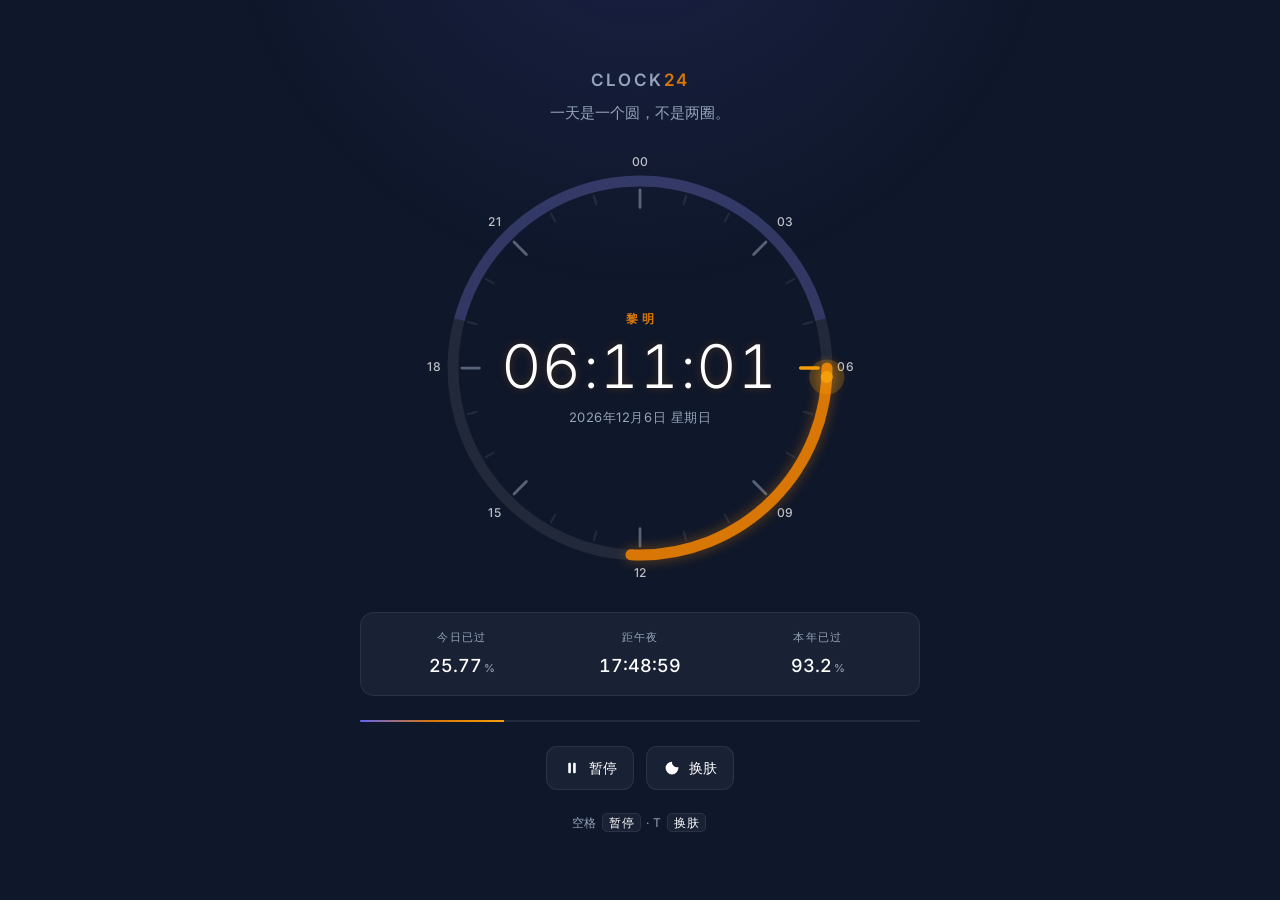
==== index.html @ a5e77546 "feat: Clock24 v1.0 — 一天是一个圆 把 24 小时摊平成一个完整圆环的时钟。0 时在正上方，顺时针转满一圈 就是一天，不再有 12 小时制的自我重复。  - 24 格刻度，每 3 " ====
<!doctype html>
<html lang="zh-CN" data-theme="dark">
<head>
<meta charset="utf-8">
<meta name="viewport" content="width=device-width, initial-scale=1">
<title>Clock24 · 一天是一个圆</title>
<meta name="description" content="把一天画成一个圆环的 24 小时时钟：实时走针、昼夜弧、日进度与午夜倒计时。">
<meta name="color-scheme" content="dark light">
<meta name="theme-color" content="#0F172A">
<link rel="icon" href="data:image/svg+xml,<svg xmlns='http://www.w3.org/2000/svg' viewBox='0 0 32 32'><circle cx='16' cy='16' r='13' fill='none' stroke='%23D97706' stroke-width='3' stroke-dasharray='58 24' stroke-linecap='round'/><circle cx='16' cy='6' r='3' fill='%23F59E0B'/></svg>">
<link rel="preconnect" href="https://fonts.googleapis.com">
<link rel="preconnect" href="https://fonts.gstatic.com" crossorigin>
<link href="https://fonts.googleapis.com/css2?family=Inter:wght@300;400;500;600;700&display=swap" rel="stylesheet">
<link rel="stylesheet" href="styles.css">
</head>
<body>
  <main class="stage">

    <header class="masthead">
      <h1 class="wordmark">Clock<span>24</span></h1>
      <p class="tagline">一天是一个圆，不是两圈。</p>
    </header>

    <section class="clock" aria-labelledby="dialTitle">
      <svg class="dial" viewBox="0 0 400 400" role="img" aria-labelledby="dialTitle dialDesc">
        <title id="dialTitle">24 小时环</title>
        <desc id="dialDesc">外圈 24 格刻度代表 0 到 23 时；弧线表示今天已经流逝的部分，光点表示此刻的位置。</desc>
        <g id="dial-static"></g>
        <g id="dial-night"></g>
        <circle class="dial-track" cx="200" cy="200" r="170"></circle>
        <circle class="dial-progress" id="progressArc" cx="200" cy="200" r="170"></circle>
        <g id="dial-marker" class="dial-marker">
          <circle class="marker-halo" r="16" cx="200" cy="30"></circle>
          <circle class="marker-core" r="5.5" cx="200" cy="30"></circle>
        </g>
      </svg>

      <div class="readout">
        <p class="phase" id="phase">清晨</p>
        <time class="digital" id="digital" datetime="00:00:00" aria-live="off">00:00:00</time>
        <p class="dateline" id="dateline">—</p>
      </div>
    </section>

    <section class="stats" aria-label="今日进度">
      <div class="stat">
        <span class="stat-label">今日已过</span>
        <span class="stat-value" id="pct">0.00<small>%</small></span>
      </div>
      <div class="stat">
        <span class="stat-label">距午夜</span>
        <span class="stat-value" id="countdown">--:--:--</span>
      </div>
      <div class="stat">
        <span class="stat-label">本年已过</span>
        <span class="stat-value" id="yearpct">0.0<small>%</small></span>
      </div>
    </section>

    <div class="rail" aria-hidden="true"><span id="railFill"></span></div>

    <div class="controls">
      <button type="button" id="btnPause" class="btn" aria-pressed="false">
        <svg viewBox="0 0 24 24" aria-hidden="true" focusable="false"><rect x="7" y="5" width="3.5" height="14" rx="1.2"/><rect x="13.5" y="5" width="3.5" height="14" rx="1.2"/></svg>
        <span id="pauseLabel">暂停</span>
      </button>
      <button type="button" id="btnTheme" class="btn" aria-pressed="false">
        <svg viewBox="0 0 24 24" aria-hidden="true" focusable="false"><path d="M12 3.5a8.5 8.5 0 1 0 8.5 8.5c0-.4-.03-.8-.09-1.19A6.6 6.6 0 0 1 12 3.6c-.05-.03-1 0 0-.1Z"/></svg>
        <span>换肤</span>
      </button>
    </div>

    <p class="hint">空格 <kbd>暂停</kbd> · T <kbd>换肤</kbd></p>

    <noscript><p class="hint">这个页面靠 JavaScript 走针，请打开它。</p></noscript>
  </main>

  <script src="app.js"></script>
</body>
</html>
---- styles.css ----
/* Clock24 — v1.0
   一天是一个圆。深色为默认，光源来自时间本身。 */

:root {
  --c-primary: #D97706;
  --c-secondary: #F59E0B;
  --c-accent: #6366F1;
  --c-bg: #0F172A;
  --c-fg: #FFFFFF;
  --c-card: #192134;
  --c-muted: #94A3B8;
  --c-border: rgba(255, 255, 255, 0.08);
  --c-ring: #D97706;

  --glow: 0 0 10px;
  --ease: cubic-bezier(0.22, 0.61, 0.36, 1);
  --t-fast: 150ms;
  --t-mid: 260ms;

  --space-2: 8px;
  --space-3: 12px;
  --space-4: 16px;
  --space-5: 24px;
  --space-6: 32px;
  --space-7: 48px;

  --day-tint: 0; /* 0–1，由 JS 按小时推进，控制整页色温 */
}

html[data-theme="light"] {
  --c-bg: #F6F4F0;
  --c-fg: #131822;
  --c-card: #FFFFFF;
  --c-muted: #5B6472;
  --c-border: rgba(15, 23, 42, 0.10);
  --c-primary: #B45309;
  --c-secondary: #D97706;
  --c-ring: #B45309;
  --glow: 0 0 0;
}

* { box-sizing: border-box; }

html, body { height: 100%; }

body {
  margin: 0;
  padding: var(--space-6) var(--space-4);
  display: grid;
  place-items: center;
  background: var(--c-bg);
  color: var(--c-fg);
  font-family: Inter, system-ui, -apple-system, "Segoe UI", "PingFang SC", "Microsoft YaHei", sans-serif;
  font-size: 16px;
  line-height: 1.5;
  -webkit-font-smoothing: antialiased;
  overflow-x: hidden;
  transition: background var(--t-mid) var(--ease), color var(--t-mid) var(--ease);
}

/* 时间自己带来的环境光：越靠近正午越暖，深夜几乎无光 */
body::before {
  content: "";
  position: fixed;
  inset: 0;
  pointer-events: none;
  z-index: 0;
  background:
    radial-gradient(60vmax 60vmax at 50% 115%, rgba(217, 119, 6, calc(0.16 * var(--day-tint))), transparent 70%),
    radial-gradient(46vmax 46vmax at 50% -15%, rgba(99, 102, 241, calc(0.14 * (1 - var(--day-tint)))), transparent 72%);
  transition: background 1s linear;
}

.stage {
  position: relative;
  z-index: 1;
  width: min(560px, 100%);
  display: flex;
  flex-direction: column;
  align-items: center;
  gap: var(--space-5);
}

/* ---------- 报头 ---------- */
.masthead { text-align: center; }

.wordmark {
  margin: 0;
  font-size: 1.0625rem;
  font-weight: 600;
  letter-spacing: 0.14em;
  text-transform: uppercase;
  color: var(--c-muted);
}

.wordmark span { color: var(--c-primary); }

.tagline {
  margin: var(--space-2) 0 0;
  font-size: 0.9375rem;
  color: var(--c-muted);
}

/* ---------- 表盘 ---------- */
.clock {
  position: relative;
  width: min(400px, 82vw);
  aspect-ratio: 1;
  display: grid;
  place-items: center;
}

.dial {
  position: absolute;
  inset: 0;
  width: 100%;
  height: 100%;
  overflow: visible;
}

.dial-track {
  fill: none;
  stroke: var(--c-border);
  stroke-width: 10;
}

.dial-progress {
  fill: none;
  stroke: var(--c-primary);
  stroke-width: 10;
  stroke-linecap: round;
  filter: drop-shadow(0 0 6px rgba(217, 119, 6, 0.45));
  transform-box: fill-box;
  transform-origin: center;
  transition: stroke var(--t-mid) var(--ease);
}

/* 昼夜分界：0–5 时与 19–24 时的弧比白天暗一档 */
.night-arc {
  fill: none;
  stroke: rgba(99, 102, 241, 0.22);
  stroke-width: 10;
  stroke-linecap: butt;
}

.tick {
  stroke: var(--c-border);
  stroke-width: 2;
  stroke-linecap: round;
  transition: stroke var(--t-mid) var(--ease);
}

.tick.is-quarter { stroke: rgba(148, 163, 184, 0.55); stroke-width: 2.5; }

.tick.is-now { stroke: var(--c-secondary); stroke-width: 3; }

.tick-label {
  fill: var(--c-muted);
  font-size: 11px;
  font-weight: 500;
  letter-spacing: 0.04em;
  text-anchor: middle;
  dominant-baseline: middle;
}

.tick-label.is-quarter { fill: var(--c-fg); opacity: 0.72; }

.marker-halo {
  fill: var(--c-secondary);
  opacity: 0.22;
}

.marker-core {
  fill: var(--c-secondary);
  filter: drop-shadow(0 0 8px rgba(245, 158, 11, 0.85));
}

/* ---------- 盘心读数 ---------- */
.readout {
  position: relative;
  text-align: center;
  padding: 0 var(--space-4);
}

.phase {
  margin: 0 0 var(--space-2);
  font-size: 0.75rem;
  font-weight: 600;
  letter-spacing: 0.3em;
  text-indent: 0.3em;
  text-transform: uppercase;
  color: var(--c-primary);
}

.digital {
  display: block;
  font-size: clamp(2.5rem, 12vw, 3.75rem);
  font-weight: 300;
  line-height: 1;
  letter-spacing: 0.02em;
  font-variant-numeric: tabular-nums;
  font-feature-settings: "tnum" 1;
  text-shadow: var(--glow) rgba(217, 119, 6, 0.28);
}

.dateline {
  margin: var(--space-3) 0 0;
  font-size: 0.8125rem;
  color: var(--c-muted);
  letter-spacing: 0.04em;
}

/* ---------- 数据条 ---------- */
.stats {
  width: 100%;
  display: grid;
  grid-template-columns: repeat(3, 1fr);
  gap: var(--space-2);
  padding: var(--space-4);
  background: var(--c-card);
  border: 1px solid var(--c-border);
  border-radius: 14px;
  transition: background var(--t-mid) var(--ease), border-color var(--t-mid) var(--ease);
}

.stat { display: flex; flex-direction: column; gap: 6px; text-align: center; }

.stat-label {
  font-size: 0.6875rem;
  letter-spacing: 0.12em;
  color: var(--c-muted);
  text-transform: uppercase;
}

.stat-value {
  font-size: 1.125rem;
  font-weight: 500;
  font-variant-numeric: tabular-nums;
  font-feature-settings: "tnum" 1;
  color: var(--c-fg);
}

.stat-value small { font-size: 0.6875rem; color: var(--c-muted); margin-left: 2px; }

/* 一条细轨，替代粗进度条 */
.rail {
  width: 100%;
  height: 2px;
  background: var(--c-border);
  border-radius: 2px;
  overflow: hidden;
}

.rail span {
  display: block;
  height: 100%;
  width: 0%;
  background: linear-gradient(90deg, var(--c-accent), var(--c-primary), var(--c-secondary));
  transition: width 1s linear;
}

/* ---------- 控制 ---------- */
.controls { display: flex; gap: var(--space-3); }

.btn {
  display: inline-flex;
  align-items: center;
  gap: var(--space-2);
  min-height: 44px;
  min-width: 44px;
  padding: 0 var(--space-4);
  font: inherit;
  font-size: 0.875rem;
  font-weight: 500;
  color: var(--c-fg);
  background: var(--c-card);
  border: 1px solid var(--c-border);
  border-radius: 11px;
  cursor: pointer;
  transition: background var(--t-fast) var(--ease), border-color var(--t-fast) var(--ease),
              transform var(--t-fast) var(--ease), color var(--t-fast) var(--ease);
}

.btn svg { width: 18px; height: 18px; fill: currentColor; flex: none; }

.btn:hover { border-color: var(--c-primary); color: var(--c-primary); }

.btn:active { transform: translateY(1px); }

.btn:focus-visible {
  outline: 2px solid var(--c-ring);
  outline-offset: 2px;
}

.btn[aria-pressed="true"] {
  border-color: var(--c-primary);
  color: var(--c-primary);
}

.hint {
  margin: 0;
  font-size: 0.75rem;
  color: var(--c-muted);
  letter-spacing: 0.04em;
}

kbd {
  font: inherit;
  padding: 1px 6px;
  margin: 0 2px;
  border: 1px solid var(--c-border);
  border-radius: 5px;
  background: var(--c-card);
  color: var(--c-fg);
}

/* ---------- 响应式 ---------- */
@media (max-width: 480px) {
  body { padding: var(--space-5) var(--space-3); }
  .stats { grid-template-columns: 1fr; gap: var(--space-3); }
  .stat { flex-direction: row; justify-content: space-between; align-items: baseline; }
  .tick-label { font-size: 10px; }
}

@media (min-width: 1024px) {
  .clock { width: min(440px, 60vh); }
}

/* ---------- 动效克制 ---------- */
@media (prefers-reduced-motion: reduce) {
  *, *::before, *::after {
    transition-duration: 0.01ms !important;
    animation-duration: 0.01ms !important;
  }
}
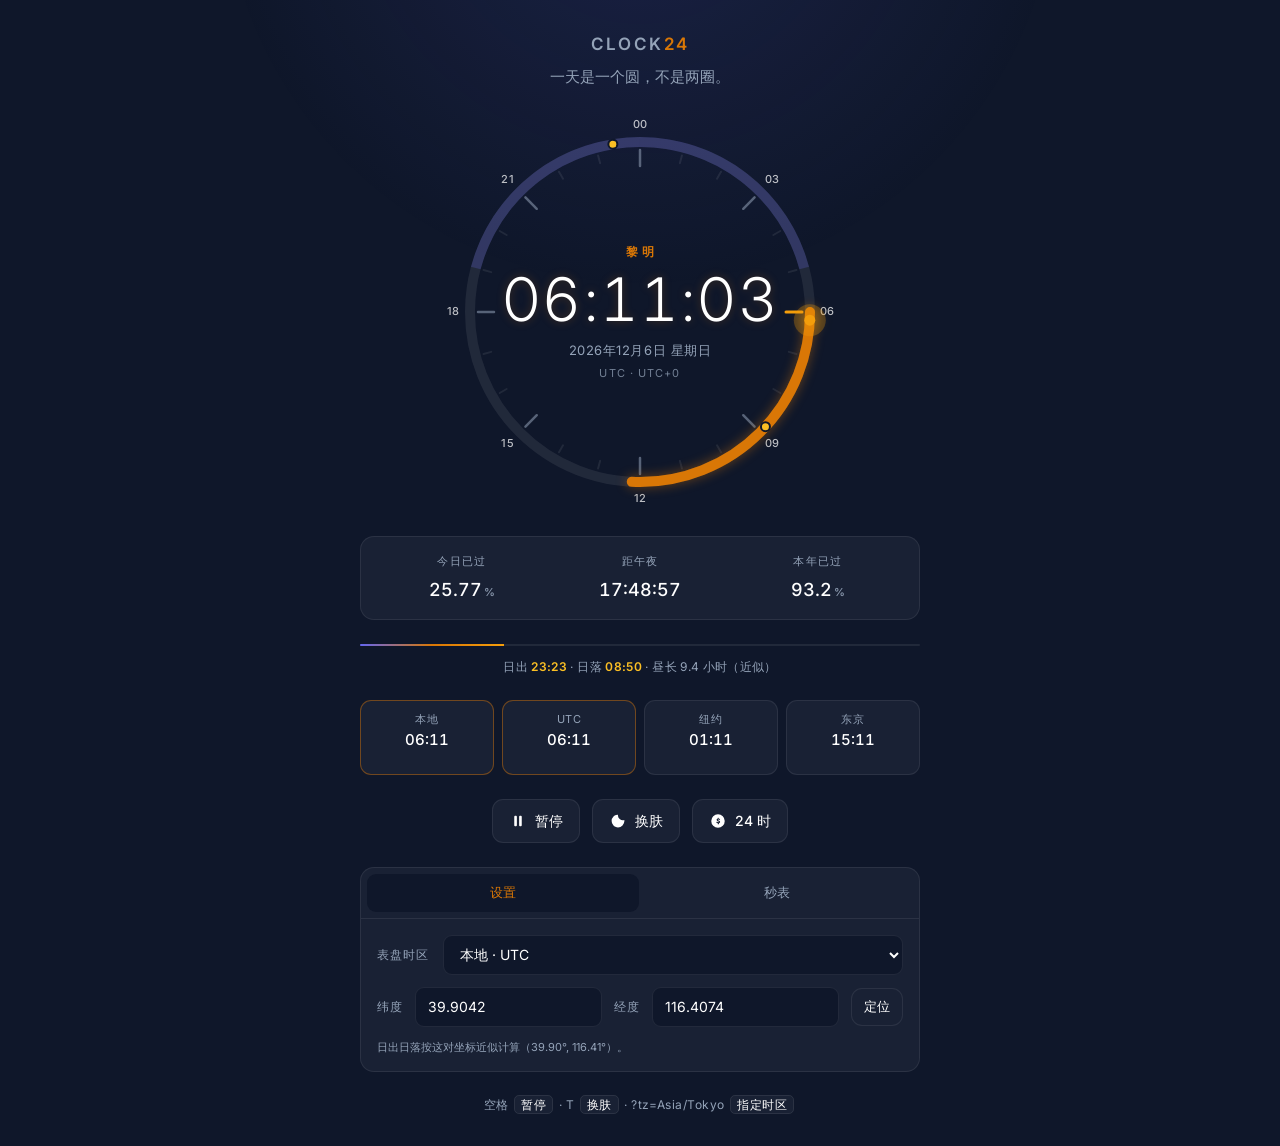
==== commit fe7f3a88: "feat: v2.0 — 时区、12/24 制、日出日落刻度与秒表 表盘从「只能看本地时间」变成「看哪座城市都行」，并补上了刻度之外的第二层信息。  新增 - 任意时区做表盘时区：内置十城，偏移按当天" ====
--- a/index.html
+++ b/index.html
@@ -4,7 +4,7 @@
 <meta charset="utf-8">
 <meta name="viewport" content="width=device-width, initial-scale=1">
 <title>Clock24 · 一天是一个圆</title>
-<meta name="description" content="把一天画成一个圆环的 24 小时时钟：实时走针、昼夜弧、日进度与午夜倒计时。">
+<meta name="description" content="把一天画成一个圆环的 24 小时时钟：实时走针、昼夜弧、日进度、多时区对照与秒表。">
 <meta name="color-scheme" content="dark light">
 <meta name="theme-color" content="#0F172A">
 <link rel="icon" href="data:image/svg+xml,<svg xmlns='http://www.w3.org/2000/svg' viewBox='0 0 32 32'><circle cx='16' cy='16' r='13' fill='none' stroke='%23D97706' stroke-width='3' stroke-dasharray='58 24' stroke-linecap='round'/><circle cx='16' cy='6' r='3' fill='%23F59E0B'/></svg>">
@@ -24,11 +24,12 @@
     <section class="clock" aria-labelledby="dialTitle">
       <svg class="dial" viewBox="0 0 400 400" role="img" aria-labelledby="dialTitle dialDesc">
         <title id="dialTitle">24 小时环</title>
-        <desc id="dialDesc">外圈 24 格刻度代表 0 到 23 时；弧线表示今天已经流逝的部分，光点表示此刻的位置。</desc>
+        <desc id="dialDesc">外圈 24 格刻度代表 0 到 23 时；弧线表示今天已经流逝的部分，光点表示此刻的位置，两侧的三角是日出与日落。</desc>
         <g id="dial-static"></g>
         <g id="dial-night"></g>
         <circle class="dial-track" cx="200" cy="200" r="170"></circle>
         <circle class="dial-progress" id="progressArc" cx="200" cy="200" r="170"></circle>
+        <g id="dial-solar"></g>
         <g id="dial-marker" class="dial-marker">
           <circle class="marker-halo" r="16" cx="200" cy="30"></circle>
           <circle class="marker-core" r="5.5" cx="200" cy="30"></circle>
@@ -37,8 +38,12 @@
 
       <div class="readout">
         <p class="phase" id="phase">清晨</p>
-        <time class="digital" id="digital" datetime="00:00:00" aria-live="off">00:00:00</time>
+        <p class="digital-line">
+          <time class="digital" id="digital" datetime="00:00:00" aria-live="off">00:00:00</time>
+          <span class="meridiem" id="meridiem" hidden>AM</span>
+        </p>
         <p class="dateline" id="dateline">—</p>
+        <p class="tzline" id="tzline">—</p>
       </div>
     </section>
 
@@ -59,6 +64,12 @@
 
     <div class="rail" aria-hidden="true"><span id="railFill"></span></div>
 
+    <p class="solar-note" id="solarNote">—</p>
+
+    <section class="zones" aria-label="时区对照">
+      <ul class="zone-list" id="zoneList"></ul>
+    </section>
+
     <div class="controls">
       <button type="button" id="btnPause" class="btn" aria-pressed="false">
         <svg viewBox="0 0 24 24" aria-hidden="true" focusable="false"><rect x="7" y="5" width="3.5" height="14" rx="1.2"/><rect x="13.5" y="5" width="3.5" height="14" rx="1.2"/></svg>
@@ -68,9 +79,45 @@
         <svg viewBox="0 0 24 24" aria-hidden="true" focusable="false"><path d="M12 3.5a8.5 8.5 0 1 0 8.5 8.5c0-.4-.03-.8-.09-1.19A6.6 6.6 0 0 1 12 3.6c-.05-.03-1 0 0-.1Z"/></svg>
         <span>换肤</span>
       </button>
+      <button type="button" id="btnFormat" class="btn" aria-pressed="false">
+        <svg viewBox="0 0 24 24" aria-hidden="true" focusable="false"><path d="M12 3a9 9 0 1 0 0 18 9 9 0 0 0 0-18Zm.75 4.5v1.3a3.2 3.2 0 0 1 2.15 1.2l-1.1.8c-.3-.42-.72-.66-1.2-.66-.42 0-.7.2-.7.5 0 .34.3.5 1.05.75.98.32 1.85.75 1.85 1.9 0 .9-.62 1.5-1.55 1.72v1.24h-1.5v-1.24c-.95-.2-1.7-.72-2.15-1.5l1.15-.75c.32.52.85.85 1.5.85.5 0 .8-.22.8-.55 0-.36-.33-.53-1.1-.78-.95-.3-1.75-.7-1.75-1.85 0-.87.6-1.48 1.55-1.7V7.5h1.5Z"/></svg>
+        <span id="formatLabel">24 时</span>
+      </button>
     </div>
 
-    <p class="hint">空格 <kbd>暂停</kbd> · T <kbd>换肤</kbd></p>
+    <section class="panel">
+      <div class="tabs" role="tablist" aria-label="工具面板">
+        <button type="button" role="tab" id="tab-setup" aria-controls="panel-setup" aria-selected="true" tabindex="0" class="tab">设置</button>
+        <button type="button" role="tab" id="tab-stopwatch" aria-controls="panel-stopwatch" aria-selected="false" tabindex="-1" class="tab">秒表</button>
+      </div>
+
+      <div role="tabpanel" id="panel-setup" aria-labelledby="tab-setup" class="tabpanel">
+        <div class="field">
+          <label for="tzSelect">表盘时区</label>
+          <select id="tzSelect"></select>
+        </div>
+        <div class="field field-coords">
+          <label for="latInput">纬度</label>
+          <input id="latInput" type="number" step="0.0001" min="-90" max="90" inputmode="decimal" value="39.9042">
+          <label for="lonInput">经度</label>
+          <input id="lonInput" type="number" step="0.0001" min="-180" max="180" inputmode="decimal" value="116.4074">
+          <button type="button" id="btnGeo" class="btn btn-sm">定位</button>
+        </div>
+        <p class="field-note" id="geoNote">日出日落按这对坐标近似计算。</p>
+      </div>
+
+      <div role="tabpanel" id="panel-stopwatch" aria-labelledby="tab-stopwatch" class="tabpanel" hidden>
+        <p class="sw-display" id="swDisplay" role="timer" aria-live="off">00:00.00</p>
+        <div class="sw-controls">
+          <button type="button" id="swStart" class="btn btn-sm">开始</button>
+          <button type="button" id="swLap" class="btn btn-sm" disabled>分段</button>
+          <button type="button" id="swReset" class="btn btn-sm" disabled>清零</button>
+        </div>
+        <ol class="sw-laps" id="swLaps"></ol>
+      </div>
+    </section>
+
+    <p class="hint">空格 <kbd>暂停</kbd> · T <kbd>换肤</kbd> · ?tz=Asia/Tokyo <kbd>指定时区</kbd></p>
 
     <noscript><p class="hint">这个页面靠 JavaScript 走针，请打开它。</p></noscript>
   </main>
--- a/styles.css
+++ b/styles.css
@@ -1,4 +1,4 @@
-/* Clock24 — v1.0
+/* Clock24 — v2.0
    一天是一个圆。深色为默认，光源来自时间本身。 */
 
 :root {
@@ -11,6 +11,8 @@
   --c-muted: #94A3B8;
   --c-border: rgba(255, 255, 255, 0.08);
   --c-ring: #D97706;
+  --c-solar: #FBBF24;
+  --c-night: rgba(99, 102, 241, 0.22);
 
   --glow: 0 0 10px;
   --ease: cubic-bezier(0.22, 0.61, 0.36, 1);
@@ -36,6 +38,8 @@
   --c-primary: #B45309;
   --c-secondary: #D97706;
   --c-ring: #B45309;
+  --c-solar: #B45309;
+  --c-night: rgba(99, 102, 241, 0.16);
   --glow: 0 0 0;
 }
 
@@ -47,7 +51,7 @@
   margin: 0;
   padding: var(--space-6) var(--space-4);
   display: grid;
-  place-items: center;
+  place-items: start center;
   background: var(--c-bg);
   color: var(--c-fg);
   font-family: Inter, system-ui, -apple-system, "Segoe UI", "PingFang SC", "Microsoft YaHei", sans-serif;
@@ -75,6 +79,8 @@
   position: relative;
   z-index: 1;
   width: min(560px, 100%);
+  margin: 0 auto;
+  padding-bottom: var(--space-6);
   display: flex;
   flex-direction: column;
   align-items: center;
@@ -104,7 +110,7 @@
 /* ---------- 表盘 ---------- */
 .clock {
   position: relative;
-  width: min(400px, 82vw);
+  width: min(400px, 88vw);
   aspect-ratio: 1;
   display: grid;
   place-items: center;
@@ -138,9 +144,10 @@
 /* 昼夜分界：0–5 时与 19–24 时的弧比白天暗一档 */
 .night-arc {
   fill: none;
-  stroke: rgba(99, 102, 241, 0.22);
+  stroke: var(--c-night);
   stroke-width: 10;
   stroke-linecap: butt;
+  transition: stroke var(--t-mid) var(--ease);
 }
 
 .tick {
@@ -165,9 +172,17 @@
 
 .tick-label.is-quarter { fill: var(--c-fg); opacity: 0.72; }
 
+/* 日出 / 日落：贴在环外沿的两个三角，指向盘心 */
+.solar-mark {
+  fill: var(--c-solar);
+  stroke: var(--c-bg);
+  stroke-width: 2;
+  transition: fill var(--t-mid) var(--ease), stroke var(--t-mid) var(--ease);
+}
+
 .marker-halo {
   fill: var(--c-secondary);
-  opacity: 0.22;
+  opacity: 0.28;
 }
 
 .marker-core {
@@ -192,9 +207,17 @@
   color: var(--c-primary);
 }
 
+.digital-line {
+  margin: 0;
+  display: flex;
+  align-items: flex-start;
+  justify-content: center;
+  gap: 6px;
+}
+
 .digital {
   display: block;
-  font-size: clamp(2.5rem, 12vw, 3.75rem);
+  font-size: clamp(2.25rem, 11vw, 3.75rem);
   font-weight: 300;
   line-height: 1;
   letter-spacing: 0.02em;
@@ -203,11 +226,28 @@
   text-shadow: var(--glow) rgba(217, 119, 6, 0.28);
 }
 
+.meridiem {
+  margin-top: 6px;
+  font-size: 0.8125rem;
+  font-weight: 600;
+  letter-spacing: 0.1em;
+  color: var(--c-primary);
+}
+
 .dateline {
   margin: var(--space-3) 0 0;
   font-size: 0.8125rem;
   color: var(--c-muted);
   letter-spacing: 0.04em;
+}
+
+.tzline {
+  margin: 4px 0 0;
+  font-size: 0.6875rem;
+  letter-spacing: 0.1em;
+  text-transform: uppercase;
+  color: var(--c-muted);
+  opacity: 0.75;
 }
 
 /* ---------- 数据条 ---------- */
@@ -259,12 +299,75 @@
   transition: width 1s linear;
 }
 
+.solar-note {
+  margin: calc(-1 * var(--space-3)) 0 0;
+  font-size: 0.75rem;
+  color: var(--c-muted);
+  letter-spacing: 0.03em;
+  text-align: center;
+}
+
+.solar-note b { color: var(--c-solar); font-weight: 600; }
+
+/* ---------- 时区对照 ---------- */
+.zones { width: 100%; }
+
+.zone-list {
+  list-style: none;
+  margin: 0;
+  padding: 0;
+  display: grid;
+  grid-template-columns: repeat(4, 1fr);
+  gap: var(--space-2);
+}
+
+.zone {
+  display: flex;
+  flex-direction: column;
+  gap: 2px;
+  padding: 10px var(--space-2);
+  background: var(--c-card);
+  border: 1px solid var(--c-border);
+  border-radius: 11px;
+  text-align: center;
+  transition: background var(--t-mid) var(--ease), border-color var(--t-mid) var(--ease);
+}
+
+.zone.is-primary { border-color: rgba(217, 119, 6, 0.45); }
+
+.zone-city {
+  font-size: 0.6875rem;
+  color: var(--c-muted);
+  letter-spacing: 0.06em;
+  white-space: nowrap;
+  overflow: hidden;
+  text-overflow: ellipsis;
+}
+
+.zone-time {
+  font-size: 0.9375rem;
+  font-weight: 500;
+  font-variant-numeric: tabular-nums;
+  font-feature-settings: "tnum" 1;
+  color: var(--c-fg);
+}
+
+.zone-delta {
+  font-size: 0.625rem;
+  letter-spacing: 0.06em;
+  color: var(--c-primary);
+  min-height: 1em;
+}
+
+.zone-delta.is-past { color: var(--c-accent); }
+
 /* ---------- 控制 ---------- */
-.controls { display: flex; gap: var(--space-3); }
+.controls { display: flex; flex-wrap: wrap; justify-content: center; gap: var(--space-3); }
 
 .btn {
   display: inline-flex;
   align-items: center;
+  justify-content: center;
   gap: var(--space-2);
   min-height: 44px;
   min-width: 44px;
@@ -278,30 +381,156 @@
   border-radius: 11px;
   cursor: pointer;
   transition: background var(--t-fast) var(--ease), border-color var(--t-fast) var(--ease),
-              transform var(--t-fast) var(--ease), color var(--t-fast) var(--ease);
+              transform var(--t-fast) var(--ease), color var(--t-fast) var(--ease),
+              opacity var(--t-fast) var(--ease);
 }
 
 .btn svg { width: 18px; height: 18px; fill: currentColor; flex: none; }
 
-.btn:hover { border-color: var(--c-primary); color: var(--c-primary); }
-
-.btn:active { transform: translateY(1px); }
+.btn:hover:not(:disabled) { border-color: var(--c-primary); color: var(--c-primary); }
+
+.btn:active:not(:disabled) { transform: translateY(1px); }
 
 .btn:focus-visible {
   outline: 2px solid var(--c-ring);
   outline-offset: 2px;
 }
 
-.btn[aria-pressed="true"] {
-  border-color: var(--c-primary);
-  color: var(--c-primary);
-}
+.btn:disabled { opacity: 0.42; cursor: not-allowed; }
+
+.btn[aria-pressed="true"] { border-color: var(--c-primary); color: var(--c-primary); }
+
+.btn-sm { min-height: 38px; padding: 0 var(--space-3); font-size: 0.8125rem; }
+
+/* ---------- 面板 ---------- */
+.panel {
+  width: 100%;
+  background: var(--c-card);
+  border: 1px solid var(--c-border);
+  border-radius: 14px;
+  overflow: hidden;
+  transition: background var(--t-mid) var(--ease), border-color var(--t-mid) var(--ease);
+}
+
+.tabs {
+  display: flex;
+  gap: 2px;
+  padding: 6px;
+  border-bottom: 1px solid var(--c-border);
+}
+
+.tab {
+  flex: 1;
+  min-height: 38px;
+  padding: 0 var(--space-3);
+  font: inherit;
+  font-size: 0.8125rem;
+  font-weight: 500;
+  color: var(--c-muted);
+  background: transparent;
+  border: 0;
+  border-radius: 9px;
+  cursor: pointer;
+  transition: background var(--t-fast) var(--ease), color var(--t-fast) var(--ease);
+}
+
+.tab:hover { color: var(--c-fg); }
+
+.tab[aria-selected="true"] { background: var(--c-bg); color: var(--c-primary); }
+
+.tab:focus-visible { outline: 2px solid var(--c-ring); outline-offset: -2px; }
+
+.tabpanel {
+  padding: var(--space-4);
+  display: flex;
+  flex-direction: column;
+  gap: var(--space-3);
+}
+
+/* display:flex 会盖掉 UA 的 [hidden]，得手动还回去 */
+.tabpanel[hidden] { display: none; }
+
+.field { display: flex; align-items: center; gap: var(--space-3); }
+
+.field > label {
+  font-size: 0.75rem;
+  letter-spacing: 0.08em;
+  text-transform: uppercase;
+  color: var(--c-muted);
+  flex: none;
+  min-width: 4.5em;
+}
+
+.field-coords { flex-wrap: wrap; }
+.field-coords > label { min-width: auto; }
+.field-coords > input { flex: 1 1 6em; min-width: 5.5em; }
+
+select,
+input[type="number"] {
+  flex: 1;
+  min-height: 40px;
+  padding: 0 var(--space-3);
+  font: inherit;
+  font-size: 0.875rem;
+  color: var(--c-fg);
+  background: var(--c-bg);
+  border: 1px solid var(--c-border);
+  border-radius: 9px;
+  transition: border-color var(--t-fast) var(--ease);
+}
+
+select:hover, input[type="number"]:hover { border-color: var(--c-primary); }
+
+select:focus-visible, input[type="number"]:focus-visible {
+  outline: 2px solid var(--c-ring);
+  outline-offset: 1px;
+  border-color: var(--c-ring);
+}
+
+.field-note { margin: 0; font-size: 0.6875rem; color: var(--c-muted); }
+
+/* ---------- 秒表 ---------- */
+.sw-display {
+  margin: 0;
+  text-align: center;
+  font-size: clamp(1.75rem, 8vw, 2.5rem);
+  font-weight: 300;
+  font-variant-numeric: tabular-nums;
+  font-feature-settings: "tnum" 1;
+  letter-spacing: 0.02em;
+  color: var(--c-fg);
+}
+
+.sw-controls { display: flex; justify-content: center; gap: var(--space-2); }
+
+.sw-laps {
+  list-style: none;
+  margin: 0;
+  padding: 0;
+  max-height: 148px;
+  overflow-y: auto;
+  font-size: 0.8125rem;
+  font-variant-numeric: tabular-nums;
+}
+
+.sw-laps:empty { display: none; }
+
+.sw-laps li {
+  display: flex;
+  justify-content: space-between;
+  padding: 6px var(--space-2);
+  border-bottom: 1px solid var(--c-border);
+  color: var(--c-muted);
+}
+
+.sw-laps li span:last-child { color: var(--c-fg); }
 
 .hint {
   margin: 0;
   font-size: 0.75rem;
   color: var(--c-muted);
   letter-spacing: 0.04em;
+  text-align: center;
 }
 
 kbd {
@@ -316,14 +545,18 @@
 
 /* ---------- 响应式 ---------- */
 @media (max-width: 480px) {
-  body { padding: var(--space-5) var(--space-3); }
+  body { padding: var(--space-4) var(--space-3); }
+  .stage { gap: var(--space-4); }
   .stats { grid-template-columns: 1fr; gap: var(--space-3); }
   .stat { flex-direction: row; justify-content: space-between; align-items: baseline; }
   .tick-label { font-size: 10px; }
+  .zone-list { grid-template-columns: repeat(2, 1fr); }
+  .field { flex-wrap: wrap; }
+  .field > label { min-width: auto; }
 }
 
 @media (min-width: 1024px) {
-  .clock { width: min(440px, 60vh); }
+  .clock { width: min(400px, 56vh); }
 }
 
 /* ---------- 动效克制 ---------- */
